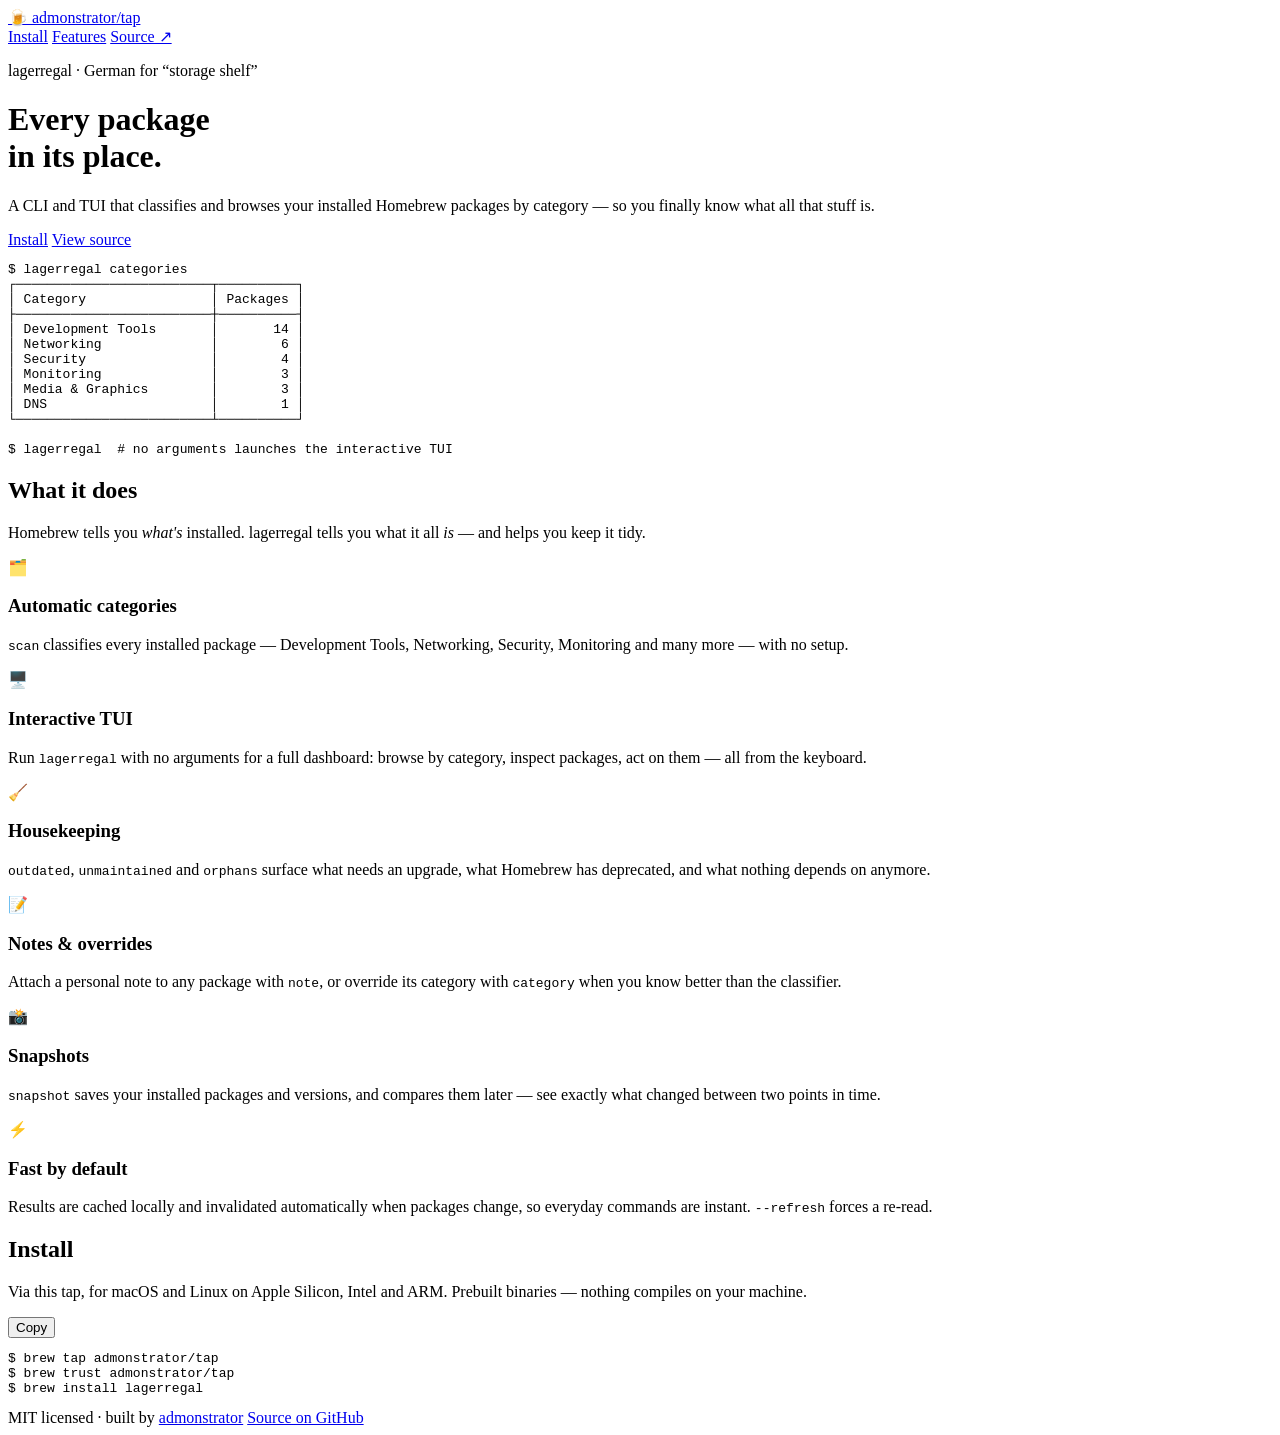
==== site/lagerregal/index.html @ ddddad47 "Redesign site Apple-style and add /lagerregal tool page Co-Authored-By: Claude Fable 5 <noreply@anth" ====
<!doctype html>
<html lang="en">
<head>
<meta charset="utf-8">
<meta name="viewport" content="width=device-width, initial-scale=1">
<title>lagerregal — admonstrator&#39;s Homebrew Tap</title>
<meta name="description" content="lagerregal: classify and browse your installed Homebrew packages by category — a CLI and TUI for macOS and Linux.">
<link rel="icon" href="data:image/svg+xml,<svg xmlns=%22http://www.w3.org/2000/svg%22 viewBox=%220 0 100 100%22><text y=%22.9em%22 font-size=%2290%22>🍺</text></svg>">
<link rel="stylesheet" href="/assets/style.css">
</head>
<body>
  <nav>
    <div class="nav-inner">
      <a class="brand" href="/">🍺 admonstrator/tap</a>
      <div class="nav-links">
        <a href="#install">Install</a>
        <a href="#features">Features</a>
        <a href="https://github.com/admonstrator/homebrew-lagerregal" target="_blank" rel="noopener">Source ↗</a>
      </div>
    </div>
  </nav>

  <main>
    <div class="hero">
      <p class="eyebrow">lagerregal <span aria-hidden="true">·</span> German for &ldquo;storage shelf&rdquo;</p>
      <h1>Every package<br><span class="tint">in its place.</span></h1>
      <p class="lede">A CLI and TUI that classifies and browses your installed Homebrew packages by category — so you finally know what all that stuff is.</p>
      <div class="cta">
        <a class="button" href="#install">Install</a>
        <a class="quiet" href="https://github.com/admonstrator/homebrew-lagerregal" target="_blank" rel="noopener">View source</a>
      </div>
    </div>

    <section>
      <div class="terminal">
        <div class="bar"><span></span><span></span><span></span></div>
        <pre><span class="prompt">$</span> lagerregal categories
<span class="out">┌─────────────────────────┬──────────┐
│ Category                │ Packages │
├─────────────────────────┼──────────┤
│ Development Tools       │       14 │
│ Networking              │        6 │
│ Security                │        4 │
│ Monitoring              │        3 │
│ Media &amp; Graphics        │        3 │
│ DNS                     │        1 │
└─────────────────────────┴──────────┘</span>

<span class="prompt">$</span> lagerregal  <span class="comment"># no arguments launches the interactive TUI</span></pre>
      </div>
    </section>

    <section id="features">
      <h2>What it does</h2>
      <p class="section-lede">Homebrew tells you <em>what's</em> installed. lagerregal tells you what it all <em>is</em> — and helps you keep it tidy.</p>
      <div class="grid">
        <div class="card">
          <div class="icon">🗂️</div>
          <h3>Automatic categories</h3>
          <p><code>scan</code> classifies every installed package — Development Tools, Networking, Security, Monitoring and many more — with no setup.</p>
        </div>
        <div class="card">
          <div class="icon">🖥️</div>
          <h3>Interactive TUI</h3>
          <p>Run <code>lagerregal</code> with no arguments for a full dashboard: browse by category, inspect packages, act on them — all from the keyboard.</p>
        </div>
        <div class="card">
          <div class="icon">🧹</div>
          <h3>Housekeeping</h3>
          <p><code>outdated</code>, <code>unmaintained</code> and <code>orphans</code> surface what needs an upgrade, what Homebrew has deprecated, and what nothing depends on anymore.</p>
        </div>
        <div class="card">
          <div class="icon">📝</div>
          <h3>Notes &amp; overrides</h3>
          <p>Attach a personal note to any package with <code>note</code>, or override its category with <code>category</code> when you know better than the classifier.</p>
        </div>
        <div class="card">
          <div class="icon">📸</div>
          <h3>Snapshots</h3>
          <p><code>snapshot</code> saves your installed packages and versions, and compares them later — see exactly what changed between two points in time.</p>
        </div>
        <div class="card">
          <div class="icon">⚡</div>
          <h3>Fast by default</h3>
          <p>Results are cached locally and invalidated automatically when packages change, so everyday commands are instant. <code>--refresh</code> forces a re-read.</p>
        </div>
      </div>
    </section>

    <section id="install">
      <h2>Install</h2>
      <p class="section-lede">Via this tap, for macOS and Linux on Apple&nbsp;Silicon, Intel and ARM. Prebuilt binaries — nothing compiles on your machine.</p>
      <div class="terminal">
        <div class="bar"><span></span><span></span><span></span></div>
        <button class="copy-btn" onclick="copyInstall(this)">Copy</button>
        <pre><span class="prompt">$</span> brew tap admonstrator/tap
<span class="prompt">$</span> brew trust admonstrator/tap
<span class="prompt">$</span> brew install lagerregal</pre>
      </div>
    </section>
  </main>

  <footer>
    <div class="footer-inner">
      <span>MIT licensed · built by <a href="https://admon.me" target="_blank" rel="noopener">admonstrator</a></span>
      <a href="https://github.com/admonstrator/homebrew-lagerregal">Source on GitHub</a>
    </div>
  </footer>

  <script>
    function copyInstall(btn) {
      const text = "brew tap admonstrator/tap\nbrew trust admonstrator/tap\nbrew install lagerregal";
      navigator.clipboard.writeText(text).then(() => {
        const original = btn.textContent;
        btn.textContent = "Copied";
        setTimeout(() => { btn.textContent = original; }, 1500);
      });
    }
  </script>
</body>
</html>
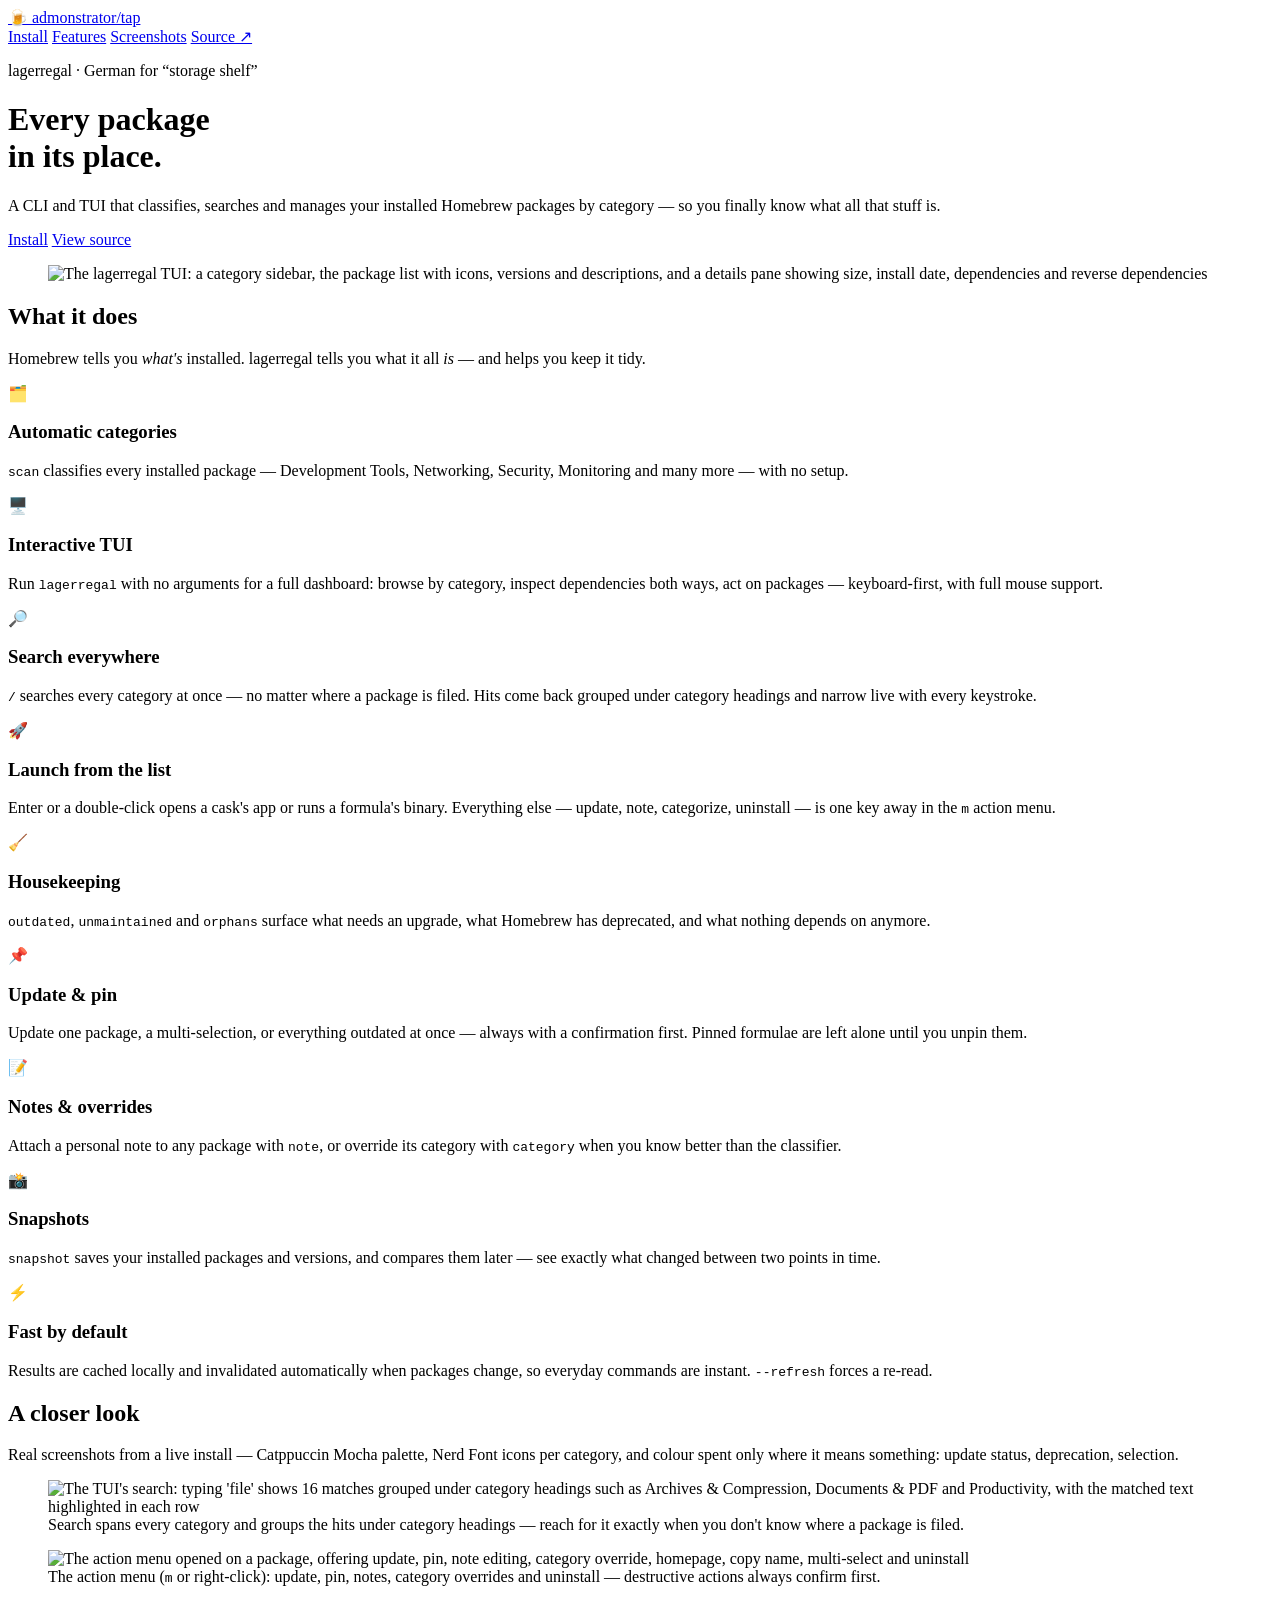
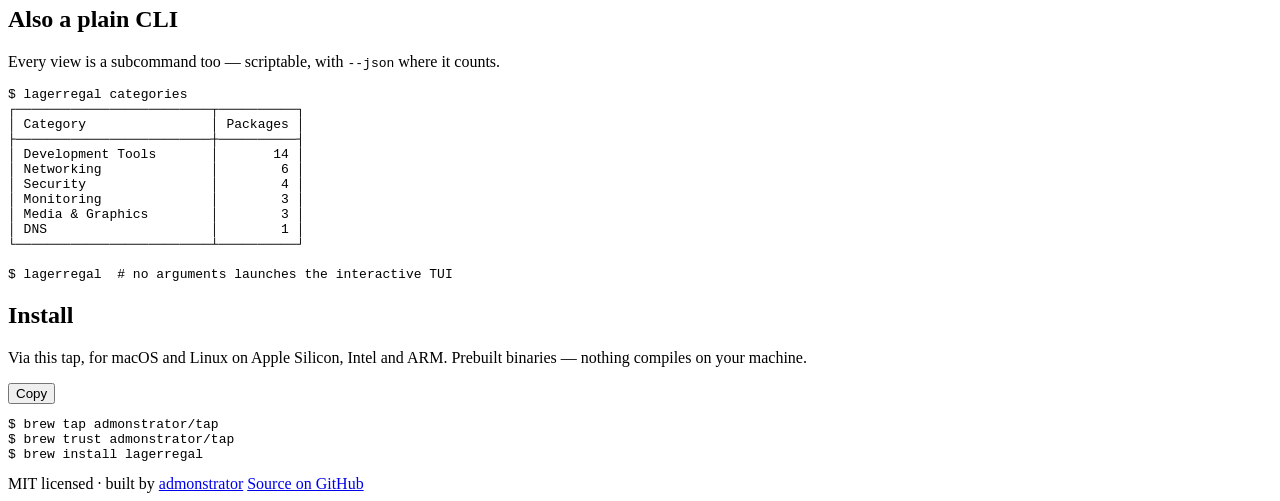
==== commit 9306a4d7: "Refresh lagerregal description and add real TUI screenshots The description now covers what the tool" ====
--- a/site/lagerregal/index.html
+++ b/site/lagerregal/index.html
@@ -4,7 +4,7 @@
 <meta charset="utf-8">
 <meta name="viewport" content="width=device-width, initial-scale=1">
 <title>lagerregal — admonstrator&#39;s Homebrew Tap</title>
-<meta name="description" content="lagerregal: classify and browse your installed Homebrew packages by category — a CLI and TUI for macOS and Linux.">
+<meta name="description" content="lagerregal: classify, search and manage your installed Homebrew packages by category — a fast CLI and TUI for macOS and Linux, with notes, snapshots and housekeeping views.">
 <link rel="icon" href="data:image/svg+xml,<svg xmlns=%22http://www.w3.org/2000/svg%22 viewBox=%220 0 100 100%22><text y=%22.9em%22 font-size=%2290%22>🍺</text></svg>">
 <link rel="stylesheet" href="/assets/style.css">
 </head>
@@ -15,6 +15,7 @@
       <div class="nav-links">
         <a href="#install">Install</a>
         <a href="#features">Features</a>
+        <a href="#screenshots">Screenshots</a>
         <a href="https://github.com/admonstrator/homebrew-lagerregal" target="_blank" rel="noopener">Source ↗</a>
       </div>
     </div>
@@ -24,7 +25,7 @@
     <div class="hero">
       <p class="eyebrow">lagerregal <span aria-hidden="true">·</span> German for &ldquo;storage shelf&rdquo;</p>
       <h1>Every package<br><span class="tint">in its place.</span></h1>
-      <p class="lede">A CLI and TUI that classifies and browses your installed Homebrew packages by category — so you finally know what all that stuff is.</p>
+      <p class="lede">A CLI and TUI that classifies, searches and manages your installed Homebrew packages by category — so you finally know what all that stuff is.</p>
       <div class="cta">
         <a class="button" href="#install">Install</a>
         <a class="quiet" href="https://github.com/admonstrator/homebrew-lagerregal" target="_blank" rel="noopener">View source</a>
@@ -32,22 +33,9 @@
     </div>
 
     <section>
-      <div class="terminal">
-        <div class="bar"><span></span><span></span><span></span></div>
-        <pre><span class="prompt">$</span> lagerregal categories
-<span class="out">┌─────────────────────────┬──────────┐
-│ Category                │ Packages │
-├─────────────────────────┼──────────┤
-│ Development Tools       │       14 │
-│ Networking              │        6 │
-│ Security                │        4 │
-│ Monitoring              │        3 │
-│ Media &amp; Graphics        │        3 │
-│ DNS                     │        1 │
-└─────────────────────────┴──────────┘</span>
-
-<span class="prompt">$</span> lagerregal  <span class="comment"># no arguments launches the interactive TUI</span></pre>
-      </div>
+      <figure class="shot hero-shot">
+        <img src="/assets/lagerregal/tui-main.webp" alt="The lagerregal TUI: a category sidebar, the package list with icons, versions and descriptions, and a details pane showing size, install date, dependencies and reverse dependencies" width="2000" height="1217">
+      </figure>
     </section>
 
     <section id="features">
@@ -62,12 +50,27 @@
         <div class="card">
           <div class="icon">🖥️</div>
           <h3>Interactive TUI</h3>
-          <p>Run <code>lagerregal</code> with no arguments for a full dashboard: browse by category, inspect packages, act on them — all from the keyboard.</p>
+          <p>Run <code>lagerregal</code> with no arguments for a full dashboard: browse by category, inspect dependencies both ways, act on packages — keyboard-first, with full mouse support.</p>
+        </div>
+        <div class="card">
+          <div class="icon">🔎</div>
+          <h3>Search everywhere</h3>
+          <p><code>/</code> searches every category at once — no matter where a package is filed. Hits come back grouped under category headings and narrow live with every keystroke.</p>
+        </div>
+        <div class="card">
+          <div class="icon">🚀</div>
+          <h3>Launch from the list</h3>
+          <p>Enter or a double-click opens a cask's app or runs a formula's binary. Everything else — update, note, categorize, uninstall — is one key away in the <code>m</code> action menu.</p>
         </div>
         <div class="card">
           <div class="icon">🧹</div>
           <h3>Housekeeping</h3>
           <p><code>outdated</code>, <code>unmaintained</code> and <code>orphans</code> surface what needs an upgrade, what Homebrew has deprecated, and what nothing depends on anymore.</p>
+        </div>
+        <div class="card">
+          <div class="icon">📌</div>
+          <h3>Update &amp; pin</h3>
+          <p>Update one package, a multi-selection, or everything outdated at once — always with a confirmation first. Pinned formulae are left alone until you unpin them.</p>
         </div>
         <div class="card">
           <div class="icon">📝</div>
@@ -84,6 +87,40 @@
           <h3>Fast by default</h3>
           <p>Results are cached locally and invalidated automatically when packages change, so everyday commands are instant. <code>--refresh</code> forces a re-read.</p>
         </div>
+      </div>
+    </section>
+
+    <section id="screenshots">
+      <h2>A closer look</h2>
+      <p class="section-lede">Real screenshots from a live install — Catppuccin Mocha palette, Nerd Font icons per category, and colour spent only where it means something: update status, deprecation, selection.</p>
+      <figure class="shot">
+        <img src="/assets/lagerregal/tui-search.webp" alt="The TUI's search: typing 'file' shows 16 matches grouped under category headings such as Archives &amp; Compression, Documents &amp; PDF and Productivity, with the matched text highlighted in each row" loading="lazy" width="2000" height="1217">
+        <figcaption>Search spans every category and groups the hits under category headings — reach for it exactly when you don't know where a package is filed.</figcaption>
+      </figure>
+      <figure class="shot">
+        <img src="/assets/lagerregal/tui-menu.webp" alt="The action menu opened on a package, offering update, pin, note editing, category override, homepage, copy name, multi-select and uninstall" loading="lazy" width="2000" height="1217">
+        <figcaption>The action menu (<code>m</code> or right-click): update, pin, notes, category overrides and uninstall — destructive actions always confirm first.</figcaption>
+      </figure>
+    </section>
+
+    <section>
+      <h2>Also a plain CLI</h2>
+      <p class="section-lede">Every view is a subcommand too — scriptable, with <code>--json</code> where it counts.</p>
+      <div class="terminal">
+        <div class="bar"><span></span><span></span><span></span></div>
+        <pre><span class="prompt">$</span> lagerregal categories
+<span class="out">┌─────────────────────────┬──────────┐
+│ Category                │ Packages │
+├─────────────────────────┼──────────┤
+│ Development Tools       │       14 │
+│ Networking              │        6 │
+│ Security                │        4 │
+│ Monitoring              │        3 │
+│ Media &amp; Graphics        │        3 │
+│ DNS                     │        1 │
+└─────────────────────────┴──────────┘</span>
+
+<span class="prompt">$</span> lagerregal  <span class="comment"># no arguments launches the interactive TUI</span></pre>
       </div>
     </section>
 
